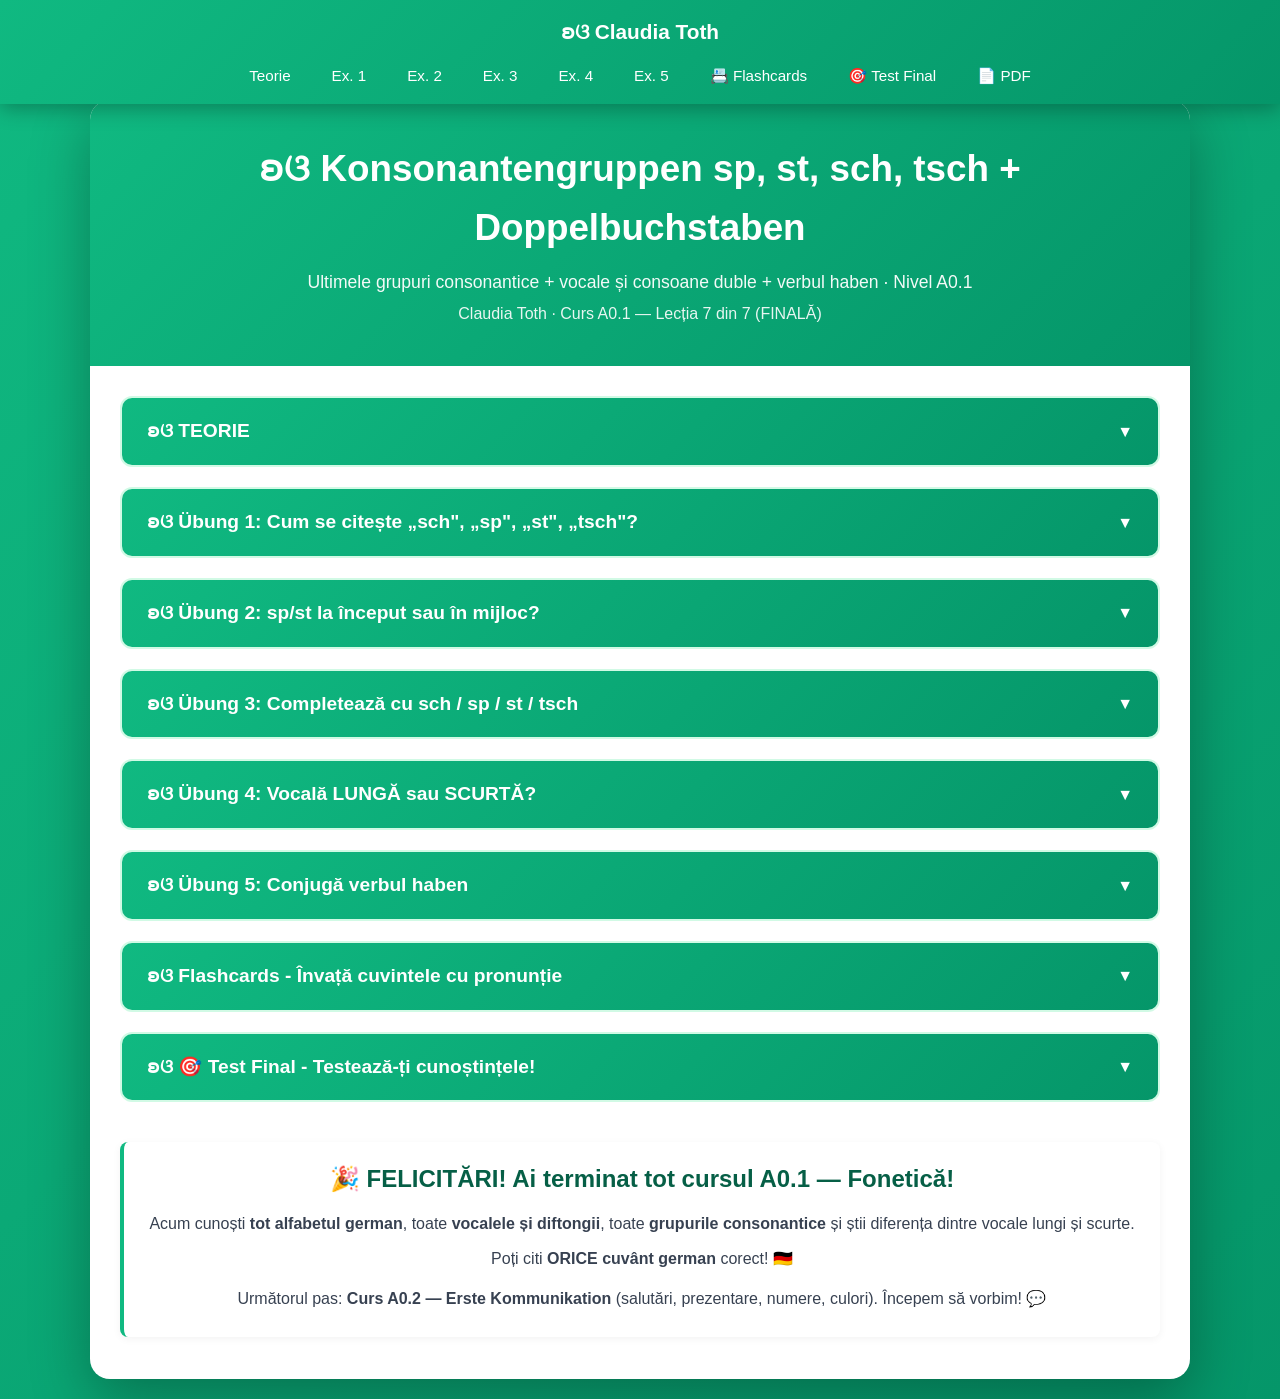
==== index.html @ 692ca24f "Initial release: A0.1 Lecția 7 — Konsonantengruppen sp, st, sch, tsch + Doppelbuchstaben + haben (FI" ====
<!DOCTYPE html>
<html lang="ro">
<head>
    <meta charset="UTF-8">
    <meta name="robots" content="noindex, nofollow">
    <meta name="viewport" content="width=device-width, initial-scale=1.0">
    <title>Konsonantengruppen sp, st, sch, tsch + Doppelbuchstaben — Germană A0.1 · Lecția 7</title>
    <link rel="stylesheet" href="styles.css">
</head>
<body>
    <nav class="navbar">
        <a href="#top" class="navbar-logo">ʚଓ Claudia Toth</a>
        <ul class="navbar-menu">
            <li><a href="#teorie" onclick="openSection(0)">Teorie</a></li>
            <li><a href="#ex1" onclick="openSection(1)">Ex. 1</a></li>
            <li><a href="#ex2" onclick="openSection(2)">Ex. 2</a></li>
            <li><a href="#ex3" onclick="openSection(3)">Ex. 3</a></li>
            <li><a href="#ex4" onclick="openSection(4)">Ex. 4</a></li>
            <li><a href="#ex5" onclick="openSection(5)">Ex. 5</a></li>
            <li><a href="#flashcards" onclick="openSection(6)">📇 Flashcards</a></li>
            <li><a href="#final-test" onclick="openSection(7)">🎯 Test Final</a></li>
            <li><a href="konsonantengruppen-sp-st.pdf" download>📄 PDF</a></li>
        </ul>
    </nav>

    <div class="container" id="top">
        <div class="header">
            <h1>ʚଓ Konsonantengruppen sp, st, sch, tsch + Doppelbuchstaben</h1>
            <p class="subtitle">Ultimele grupuri consonantice + vocale și consoane duble + verbul haben · Nivel A0.1</p>
            <p>Claudia Toth · Curs A0.1 — Lecția 7 din 7 (FINALĂ)</p>
        </div>

        <div class="content">
            <div class="section" id="teorie">
                <div class="section-header" onclick="toggleMainSection(0)">
                    <h3>ʚଓ TEORIE</h3>
                    <span class="arrow">▼</span>
                </div>
                <div class="section-content" id="main-section-0">
                    <div id="theory-container"></div>
                </div>
            </div>

            <div class="section" id="ex1">
                <div class="section-header" onclick="toggleMainSection(1)">
                    <h3>ʚଓ Übung 1: Cum se citește „sch", „sp", „st", „tsch"?</h3>
                    <span class="arrow">▼</span>
                </div>
                <div class="section-content" id="main-section-1">
                    <div id="ex1-container"></div>
                    <div class="btn-container">
                        <button class="btn btn-check" onclick="checkExercise(1)">✓ Verifica</button>
                        <button class="btn btn-reset" onclick="resetExercise(1)">↻ Reseteaza</button>
                    </div>
                    <div class="score" id="score-1"></div>
                </div>
            </div>

            <div class="section" id="ex2">
                <div class="section-header" onclick="toggleMainSection(2)">
                    <h3>ʚଓ Übung 2: sp/st la început sau în mijloc?</h3>
                    <span class="arrow">▼</span>
                </div>
                <div class="section-content" id="main-section-2">
                    <div id="ex2-container"></div>
                    <div class="btn-container">
                        <button class="btn btn-check" onclick="checkExercise(2)">✓ Verifica</button>
                        <button class="btn btn-reset" onclick="resetExercise(2)">↻ Reseteaza</button>
                    </div>
                    <div class="score" id="score-2"></div>
                </div>
            </div>

            <div class="section" id="ex3">
                <div class="section-header" onclick="toggleMainSection(3)">
                    <h3>ʚଓ Übung 3: Completează cu sch / sp / st / tsch</h3>
                    <span class="arrow">▼</span>
                </div>
                <div class="section-content" id="main-section-3">
                    <div id="ex3-container"></div>
                    <div class="btn-container">
                        <button class="btn btn-check" onclick="checkExercise(3)">✓ Verifica</button>
                        <button class="btn btn-reset" onclick="resetExercise(3)">↻ Reseteaza</button>
                    </div>
                    <div class="score" id="score-3"></div>
                </div>
            </div>

            <div class="section" id="ex4">
                <div class="section-header" onclick="toggleMainSection(4)">
                    <h3>ʚଓ Übung 4: Vocală LUNGĂ sau SCURTĂ?</h3>
                    <span class="arrow">▼</span>
                </div>
                <div class="section-content" id="main-section-4">
                    <div id="ex4-container"></div>
                    <div class="btn-container">
                        <button class="btn btn-check" onclick="checkExercise(4)">✓ Verifica</button>
                        <button class="btn btn-reset" onclick="resetExercise(4)">↻ Reseteaza</button>
                    </div>
                    <div class="score" id="score-4"></div>
                </div>
            </div>

            <div class="section" id="ex5">
                <div class="section-header" onclick="toggleMainSection(5)">
                    <h3>ʚଓ Übung 5: Conjugă verbul haben</h3>
                    <span class="arrow">▼</span>
                </div>
                <div class="section-content" id="main-section-5">
                    <div id="ex5-container"></div>
                    <div class="btn-container">
                        <button class="btn btn-check" onclick="checkExercise(5)">✓ Verifica</button>
                        <button class="btn btn-reset" onclick="resetExercise(5)">↻ Reseteaza</button>
                    </div>
                    <div class="score" id="score-5"></div>
                </div>
            </div>

            <div class="section" id="flashcards">
                <div class="section-header" onclick="toggleMainSection(6)">
                    <h3>ʚଓ Flashcards - Învață cuvintele cu pronunție</h3>
                    <span class="arrow">▼</span>
                </div>
                <div class="section-content" id="main-section-6">
                    <div id="flashcards-container"></div>
                </div>
            </div>

            <div class="section" id="final-test">
                <div class="section-header" onclick="toggleMainSection(7)">
                    <h3>ʚଓ 🎯 Test Final - Testează-ți cunoștințele!</h3>
                    <span class="arrow">▼</span>
                </div>
                <div class="section-content" id="main-section-7">
                    <div id="final-test-container"></div>
                </div>
            </div>

            <div class="theory-box" style="text-align: center; margin-top: 40px;">
                <p style="font-size: 1.5rem; font-weight: bold; color: #065f46;">🎉 FELICITĂRI! Ai terminat tot cursul A0.1 — Fonetică!</p>
                <p style="margin-top: 12px;">Acum cunoști <strong>tot alfabetul german</strong>, toate <strong>vocalele și diftongii</strong>, toate <strong>grupurile consonantice</strong> și știi diferența dintre vocale lungi și scurte.</p>
                <p style="margin-top: 10px;">Poți citi <strong>ORICE cuvânt german</strong> corect! 🇩🇪</p>
                <p style="margin-top: 14px;">Următorul pas: <strong>Curs A0.2 — Erste Kommunikation</strong> (salutări, prezentare, numere, culori). Începem să vorbim! 💬</p>
            </div>
        </div>
    </div>

    <script src="theory.js"></script>
    <script src="exercises.js"></script>
    <script src="flashcards.js"></script>
    <script src="final-test.js"></script>
    <script src="main.js"></script>
</body>
</html>
---- styles.css ----
/* ============================================
   CLAUDIA TOTH - NOMEN-VERB-VERBINDUNGEN
   Design verde profesional · Mobile responsive
   ============================================ */

* {
    margin: 0;
    padding: 0;
    box-sizing: border-box;
}

body {
    font-family: 'Segoe UI', Tahoma, Geneva, Verdana, sans-serif;
    background: linear-gradient(135deg, #10b981 0%, #059669 100%);
    line-height: 1.6;
    padding: 0;
    padding-top: 80px;
    min-height: 100vh;
    color: #374151;
}

/* ============================================
   NAVIGATION BAR
   ============================================ */
.navbar {
    position: fixed;
    top: 0;
    left: 0;
    right: 0;
    background: linear-gradient(135deg, #10b981 0%, #059669 100%);
    padding: 15px 30px;
    box-shadow: 0 4px 20px rgba(0,0,0,0.3);
    z-index: 1000;
    display: flex;
    flex-direction: column;
    gap: 15px;
    align-items: center;
    justify-content: center;
}

.navbar-logo {
    color: white;
    font-size: 1.3rem;
    font-weight: bold;
    text-decoration: none;
}

.navbar-menu {
    display: flex;
    gap: 5px;
    list-style: none;
    align-items: center;
    flex-wrap: wrap;
    justify-content: center;
}

.navbar-menu a {
    color: white;
    text-decoration: none;
    padding: 10px 18px;
    border-radius: 8px;
    transition: all 0.3s;
    font-size: 0.95rem;
    font-weight: 500;
}

.navbar-menu a:hover {
    background: rgba(255,255,255,0.2);
    transform: translateY(-2px);
}

/* ============================================
   CONTAINER PRINCIPAL
   ============================================ */
.container {
    max-width: 1100px;
    margin: 20px auto;
    background: white;
    border-radius: 20px;
    box-shadow: 0 20px 60px rgba(0,0,0,0.3);
    overflow: hidden;
}

.header {
    background: linear-gradient(135deg, #10b981 0%, #059669 100%);
    color: white;
    padding: 40px 30px;
    text-align: center;
}

.header h1 {
    font-size: 2.3rem;
    margin-bottom: 10px;
}

.header .subtitle {
    font-size: 1.1rem;
    opacity: 0.95;
    margin-bottom: 5px;
}

.header p {
    font-size: 1rem;
    opacity: 0.9;
}

.content {
    padding: 30px;
}

/* ============================================
   SECȚIUNI (Teorie + Exerciții)
   ============================================ */
.section {
    margin-bottom: 20px;
    scroll-margin-top: 100px;
    border-radius: 12px;
    overflow: hidden;
    border: 2px solid #d1fae5;
}

.section-header {
    background: linear-gradient(135deg, #10b981 0%, #059669 100%);
    color: white;
    padding: 18px 25px;
    cursor: pointer;
    display: flex;
    justify-content: space-between;
    align-items: center;
    transition: all 0.3s;
}

.section-header:hover {
    background: linear-gradient(135deg, #059669 0%, #047857 100%);
}

.section-header h3 {
    font-size: 1.2rem;
}

.arrow {
    transition: transform 0.3s;
    font-size: 1rem;
}

.arrow.rotated {
    transform: rotate(180deg);
}

.section-content {
    display: none;
    padding: 25px;
    background: #f0fdf4;
}

.section-content.active {
    display: block;
    animation: fadeIn 0.4s ease-in-out;
}

@keyframes fadeIn {
    from { opacity: 0; transform: translateY(-5px); }
    to { opacity: 1; transform: translateY(0); }
}

/* ============================================
   SUB-SECȚIUNI (în Teorie)
   ============================================ */
.sub-section {
    margin-bottom: 12px;
    border-radius: 10px;
    overflow: hidden;
    border: 1px solid #a7f3d0;
    background: white;
}

.sub-section-header {
    background: #d1fae5;
    color: #065f46;
    padding: 12px 18px;
    cursor: pointer;
    display: flex;
    justify-content: space-between;
    align-items: center;
    font-weight: 600;
    transition: background 0.3s;
    gap: 10px;
}

.sub-section-header > span:first-child {
    flex: 1;
}

.sub-section-header:hover {
    background: #a7f3d0;
}

/* ============================================
   AUDIO PLAYER (Play / Stop la fiecare subtitlu)
   ============================================ */
.audio-player {
    display: flex;
    align-items: center;
}

.audio-btn {
    background: #10b981;
    color: white;
    border: none;
    width: 36px;
    height: 36px;
    border-radius: 50%;
    cursor: pointer;
    font-size: 0.9rem;
    transition: all 0.3s;
    display: flex;
    align-items: center;
    justify-content: center;
    padding: 0;
    box-shadow: 0 2px 6px rgba(16, 185, 129, 0.3);
}

.audio-btn:hover {
    background: #059669;
    transform: scale(1.1);
    box-shadow: 0 4px 10px rgba(16, 185, 129, 0.5);
}

.audio-btn:active {
    transform: scale(0.95);
}

.lesson-audio {
    display: flex;
    align-items: center;
    gap: 12px;
    margin-bottom: 18px;
    padding: 10px 14px;
    background: #f0fdf4;
    border-left: 4px solid #10b981;
    border-radius: 6px;
}

.lesson-audio-label {
    color: #065f46;
    font-weight: 600;
    font-size: 0.95rem;
}

.sub-arrow {
    transition: transform 0.3s;
}

.sub-arrow.rotated {
    transform: rotate(180deg);
}

.sub-section-content {
    display: none;
    padding: 18px;
    background: white;
}

.sub-section-content.active {
    display: block;
}

/* ============================================
   THEORY BOX
   ============================================ */
.theory-box {
    background: white;
    border-left: 4px solid #10b981;
    padding: 18px 22px;
    margin: 12px 0;
    border-radius: 8px;
    box-shadow: 0 2px 8px rgba(0,0,0,0.05);
}

.theory-box h4 {
    color: #065f46;
    margin-bottom: 10px;
    font-size: 1.1rem;
}

.theory-box p {
    margin-bottom: 8px;
}

.theory-box ul {
    margin-left: 20px;
    margin-top: 8px;
}

.theory-box li {
    margin-bottom: 6px;
}

/* Exemple în context */
.example-box {
    background: #ecfdf5;
    border: 1px dashed #10b981;
    padding: 12px 16px;
    border-radius: 8px;
    margin: 10px 0;
    font-style: italic;
}

.example-box .de {
    color: #065f46;
    font-weight: 600;
    font-style: normal;
}

.example-box .ro {
    color: #6b7280;
    font-size: 0.95rem;
    margin-top: 4px;
}

/* Tabele teorie */
.theory-table {
    width: 100%;
    border-collapse: collapse;
    margin: 12px 0;
    background: white;
    border-radius: 8px;
    overflow: hidden;
    box-shadow: 0 2px 6px rgba(0,0,0,0.05);
}

.theory-table th {
    background: #10b981;
    color: white;
    padding: 12px;
    text-align: left;
    font-weight: 600;
}

.theory-table td {
    padding: 10px 12px;
    border-bottom: 1px solid #d1fae5;
}

.theory-table tr:last-child td {
    border-bottom: none;
}

.theory-table tr:nth-child(even) {
    background: #f0fdf4;
}

.theory-table .verb {
    color: #059669;
    font-weight: bold;
}

.theory-table .nomen {
    color: #065f46;
    font-weight: 600;
}

.theory-table .ro-text {
    color: #6b7280;
    font-style: italic;
    font-size: 0.95rem;
}

/* ============================================
   EXERCIȚII
   ============================================ */
.exercise-instruction {
    background: #fffbeb;
    border-left: 4px solid #f59e0b;
    padding: 12px 18px;
    margin-bottom: 18px;
    border-radius: 8px;
    color: #78350f;
}

.exercise-item {
    background: white;
    padding: 15px 18px;
    margin-bottom: 12px;
    border-radius: 10px;
    display: flex;
    align-items: flex-start;
    gap: 12px;
    flex-wrap: wrap;
    box-shadow: 0 2px 6px rgba(0,0,0,0.05);
}

.exercise-number {
    background: #10b981;
    color: white;
    width: 30px;
    height: 30px;
    border-radius: 50%;
    display: flex;
    align-items: center;
    justify-content: center;
    font-weight: bold;
    flex-shrink: 0;
    font-size: 0.9rem;
}

.input-group {
    flex: 1;
    min-width: 200px;
    display: flex;
    flex-direction: column;
    gap: 6px;
}

.input-group label {
    color: #374151;
    font-size: 1rem;
    line-height: 1.5;
}

.input-group .nomen-highlight {
    color: #065f46;
    font-weight: bold;
    background: #d1fae5;
    padding: 2px 8px;
    border-radius: 5px;
}

.input-group input[type="text"],
.input-group select {
    padding: 10px 14px;
    border: 2px solid #d1fae5;
    border-radius: 8px;
    font-size: 1rem;
    font-family: inherit;
    transition: all 0.3s;
    background: white;
}

.input-group input[type="text"]:focus,
.input-group select:focus {
    outline: none;
    border-color: #10b981;
    box-shadow: 0 0 0 3px rgba(16, 185, 129, 0.15);
}

/* Multiple choice */
.mc-options {
    display: flex;
    flex-direction: column;
    gap: 8px;
    margin-top: 8px;
}

.mc-option {
    display: flex;
    align-items: center;
    gap: 10px;
    padding: 8px 12px;
    border-radius: 8px;
    transition: background 0.2s;
    cursor: pointer;
}

.mc-option:hover {
    background: #f0fdf4;
}

.mc-option input[type="radio"] {
    cursor: pointer;
    width: 18px;
    height: 18px;
    accent-color: #10b981;
}

.mc-option label {
    cursor: pointer;
    flex: 1;
}

/* Feedback */
.feedback {
    width: 100%;
    margin-top: 8px;
    padding: 0;
    font-size: 0.95rem;
    border-radius: 6px;
    transition: all 0.3s;
}

.feedback.correct {
    background: #d1fae5;
    color: #065f46;
    padding: 10px 14px;
    border-left: 3px solid #10b981;
}

.feedback.incorrect {
    background: #fee2e2;
    color: #991b1b;
    padding: 10px 14px;
    border-left: 3px solid #ef4444;
}

.feedback.correct::before {
    content: "✓ Richtig! ";
    font-weight: bold;
}

.feedback.incorrect::before {
    content: "✗ Falsch. ";
    font-weight: bold;
}

/* ============================================
   BUTOANE
   ============================================ */
.btn-container {
    display: flex;
    gap: 15px;
    justify-content: center;
    margin: 30px 0;
    flex-wrap: wrap;
}

.btn {
    padding: 14px 32px;
    border: none;
    border-radius: 10px;
    font-size: 1rem;
    font-weight: 600;
    cursor: pointer;
    transition: all 0.3s;
    font-family: inherit;
}

.btn-check {
    background: linear-gradient(135deg, #10b981 0%, #059669 100%);
    color: white;
}

.btn-check:hover {
    transform: translateY(-2px);
    box-shadow: 0 8px 20px rgba(16, 185, 129, 0.4);
}

.btn-reset {
    background: #6b7280;
    color: white;
}

.btn-reset:hover {
    background: #4b5563;
    transform: translateY(-2px);
    box-shadow: 0 8px 20px rgba(107, 114, 128, 0.4);
}

/* ============================================
   SCOR
   ============================================ */
.score {
    display: none;
    background: linear-gradient(135deg, #10b981 0%, #059669 100%);
    color: white;
    padding: 25px;
    border-radius: 12px;
    text-align: center;
    margin: 20px 0;
    scroll-margin-top: 100px;
}

.score.show {
    display: block;
    animation: fadeIn 0.5s;
}

.score-value {
    font-size: 2rem;
    font-weight: bold;
    margin-bottom: 10px;
}

.score-message {
    font-size: 1.1rem;
}

/* ============================================
   FLASHCARDS
   ============================================ */
.flashcard-counter {
    text-align: center;
    margin-bottom: 15px;
    color: #065f46;
    font-weight: 600;
}

.flashcard {
    background: white;
    border-radius: 16px;
    padding: 50px 30px;
    min-height: 220px;
    display: flex;
    align-items: center;
    justify-content: center;
    text-align: center;
    cursor: pointer;
    box-shadow: 0 4px 15px rgba(0,0,0,0.1);
    transition: transform 0.3s;
    position: relative;
    border: 3px solid #10b981;
}

.flashcard:hover {
    transform: scale(1.02);
}

.flashcard-content {
    width: 100%;
}

.flashcard .de {
    font-size: 1.8rem;
    color: #065f46;
    font-weight: bold;
    margin-bottom: 10px;
}

.flashcard .ro {
    font-size: 1.2rem;
    color: #6b7280;
    font-style: italic;
    display: none;
}

.flashcard.flipped .ro {
    display: block;
    animation: fadeIn 0.3s;
}

.flashcard-hint {
    position: absolute;
    bottom: 12px;
    left: 0;
    right: 0;
    color: #9ca3af;
    font-size: 0.85rem;
}

.flashcard-audio-btn {
    position: absolute;
    top: 15px;
    right: 15px;
    background: #10b981;
    color: white;
    border: none;
    width: 40px;
    height: 40px;
    border-radius: 50%;
    font-size: 1.2rem;
    cursor: pointer;
    transition: all 0.3s;
    display: flex;
    align-items: center;
    justify-content: center;
}

.flashcard-audio-btn:hover {
    background: #059669;
    transform: scale(1.1);
}

.flashcard-controls {
    display: flex;
    justify-content: space-between;
    gap: 15px;
    margin-top: 20px;
}

.flashcard-btn {
    flex: 1;
    background: linear-gradient(135deg, #10b981 0%, #059669 100%);
    color: white;
    padding: 12px;
    border: none;
    border-radius: 8px;
    cursor: pointer;
    font-size: 1rem;
    font-weight: 600;
    transition: all 0.3s;
    font-family: inherit;
}

.flashcard-btn:hover {
    transform: translateY(-2px);
    box-shadow: 0 4px 12px rgba(16, 185, 129, 0.4);
}

.flashcard-btn:disabled {
    background: #d1d5db;
    cursor: not-allowed;
    transform: none;
    box-shadow: none;
}

/* ============================================
   MOBILE RESPONSIVE
   ============================================ */
@media (max-width: 768px) {
    body {
        padding: 0;
        padding-top: 140px;
    }

    .navbar {
        padding: 15px;
    }

    .navbar-menu a {
        padding: 8px 12px;
        font-size: 0.85rem;
    }

    .container {
        margin: 10px;
        border-radius: 12px;
    }

    .header h1 {
        font-size: 1.6rem;
    }

    .header .subtitle {
        font-size: 0.95rem;
    }

    .content {
        padding: 15px;
    }

    .section-header h3 {
        font-size: 1rem;
    }

    .exercise-item {
        padding: 12px;
    }

    .input-group {
        min-width: 100%;
    }

    .btn {
        padding: 12px 24px;
        font-size: 0.95rem;
    }

    .flashcard {
        padding: 35px 20px;
        min-height: 180px;
    }

    .flashcard .de {
        font-size: 1.4rem;
    }

    .flashcard .ro {
        font-size: 1rem;
    }

    .theory-table {
        font-size: 0.9rem;
    }

    .theory-table th,
    .theory-table td {
        padding: 8px;
    }
}

/* ============================================
   TRADUCERI ROMÂNĂ sub fiecare propoziție germană
   Permanent vizibile sub tabelele de teorie
   ============================================ */
.ro-translation {
    display: inline-block;
    color: #6b7280;
    font-style: italic;
    font-size: 0.88rem;
    font-weight: normal;
    line-height: 1.4;
    margin-top: 4px;
    padding-left: 8px;
    border-left: 2px solid #fcd34d;
}

/* ============================================
   TEST FINAL - Wizard Style
   ============================================ */

/* Intro section */
.test-intro {
    background: white;
    padding: 30px;
    border-radius: 12px;
    text-align: center;
    box-shadow: 0 2px 8px rgba(0,0,0,0.05);
}

.test-intro h3 {
    color: #065f46;
    font-size: 1.5rem;
    margin-bottom: 15px;
}

.test-intro p {
    color: #374151;
    margin-bottom: 15px;
}

.test-info-list {
    list-style: none;
    padding: 0;
    margin: 20px auto;
    max-width: 500px;
    text-align: left;
}

.test-info-list li {
    padding: 8px 0;
    color: #374151;
}

.btn-large {
    padding: 16px 40px !important;
    font-size: 1.1rem !important;
    margin-top: 15px;
}

/* Wizard - container principal */
.test-wizard {
    background: white;
    padding: 30px;
    border-radius: 12px;
    box-shadow: 0 2px 8px rgba(0,0,0,0.05);
}

/* Progress bar */
.test-progress {
    margin-bottom: 25px;
}

.test-progress-info {
    display: flex;
    justify-content: space-between;
    margin-bottom: 10px;
    font-weight: 600;
    color: #065f46;
    flex-wrap: wrap;
    gap: 10px;
}

.test-progress-bar {
    height: 12px;
    background: #d1fae5;
    border-radius: 6px;
    overflow: hidden;
}

.test-progress-fill {
    height: 100%;
    background: linear-gradient(90deg, #10b981 0%, #059669 100%);
    transition: width 0.4s ease;
    border-radius: 6px;
    box-shadow: 0 0 8px rgba(16, 185, 129, 0.4);
}

/* Întrebarea curentă */
.test-question {
    background: #f0fdf4;
    padding: 25px;
    border-radius: 10px;
    margin-bottom: 20px;
    border: 2px solid #d1fae5;
}

.test-question-label {
    color: #065f46;
    font-weight: 600;
    font-size: 1.05rem;
    margin-bottom: 15px;
}

.test-question-content {
    font-size: 1.15rem;
    color: #374151;
    line-height: 1.8;
    margin-bottom: 12px;
}

.test-blank {
    background: #fef3c7;
    padding: 4px 16px;
    border-radius: 6px;
    border: 2px dashed #f59e0b;
    color: #78350f;
    font-weight: bold;
    margin-right: 8px;
}

.test-translation {
    display: block;
    color: #6b7280;
    font-style: italic;
    margin: 10px 0;
    font-size: 0.95rem;
}

.test-ro-text {
    background: #fff7ed;
    padding: 15px;
    border-radius: 8px;
    border-left: 4px solid #f59e0b;
    color: #78350f;
    font-weight: 500;
}

.test-input {
    width: 100%;
    padding: 12px 16px;
    border: 2px solid #d1fae5;
    border-radius: 8px;
    font-size: 1.05rem;
    font-family: inherit;
    transition: all 0.3s;
    background: white;
    margin-top: 10px;
}

.test-input:focus {
    outline: none;
    border-color: #10b981;
    box-shadow: 0 0 0 3px rgba(16, 185, 129, 0.15);
}

.test-mc {
    margin-top: 15px;
}

.test-mc .mc-option {
    background: white;
    padding: 12px 16px;
    border-radius: 8px;
    margin-bottom: 8px;
    border: 2px solid #d1fae5;
    transition: all 0.2s;
}

.test-mc .mc-option:hover {
    border-color: #10b981;
    background: #f0fdf4;
}

/* Controale wizard */
.test-controls {
    display: flex;
    gap: 12px;
    justify-content: space-between;
    margin-top: 25px;
    flex-wrap: wrap;
}

.btn-secondary {
    background: #6b7280;
    color: white;
}

.btn-secondary:hover {
    background: #4b5563;
    transform: translateY(-2px);
    box-shadow: 0 4px 12px rgba(107, 114, 128, 0.4);
}

.btn:disabled {
    opacity: 0.5;
    cursor: not-allowed;
    transform: none !important;
    box-shadow: none !important;
}

/* Buton ÎNAPOI LA TEORIE */
.btn-back {
    background: linear-gradient(135deg, #6366f1 0%, #4f46e5 100%);
    color: white;
}

.btn-back:hover {
    transform: translateY(-2px);
    box-shadow: 0 8px 20px rgba(99, 102, 241, 0.4);
}

.test-back-top {
    margin-bottom: 20px;
}

/* REZULTATE */
.test-results {
    background: white;
    padding: 30px;
    border-radius: 12px;
    box-shadow: 0 2px 8px rgba(0,0,0,0.05);
}

.test-result-card {
    text-align: center;
    padding: 30px;
    border-radius: 16px;
    margin-bottom: 25px;
}

.test-result-card.passed {
    background: linear-gradient(135deg, #10b981 0%, #059669 100%);
    color: white;
}

.test-result-card.failed {
    background: linear-gradient(135deg, #ef4444 0%, #dc2626 100%);
    color: white;
}

.test-result-emoji {
    font-size: 4rem;
    margin-bottom: 10px;
}

.test-result-badge {
    font-size: 1.3rem;
    font-weight: bold;
    letter-spacing: 2px;
    margin-bottom: 15px;
    opacity: 0.95;
}

.test-result-score {
    font-size: 3rem;
    font-weight: bold;
    margin-bottom: 5px;
}

.test-result-percentage {
    font-size: 2.5rem;
    font-weight: bold;
    margin-bottom: 20px;
    opacity: 0.9;
}

.test-result-message {
    font-size: 1rem;
    line-height: 1.6;
    max-width: 550px;
    margin: 0 auto;
    padding: 0 15px;
}

.pass-mark, .fail-mark {
    margin-top: 20px;
    padding: 12px;
    background: rgba(255,255,255,0.2);
    border-radius: 8px;
    font-weight: 600;
    font-size: 0.95rem;
}

/* Stats categorii */
.test-stats {
    background: #f0fdf4;
    padding: 20px;
    border-radius: 10px;
    margin-bottom: 20px;
    border-left: 4px solid #10b981;
}

.test-stats h4 {
    color: #065f46;
    margin-bottom: 12px;
}

.test-stats ul {
    list-style: none;
    padding: 0;
}

.test-stats li {
    padding: 8px 0;
    border-bottom: 1px solid #d1fae5;
    color: #374151;
}

.test-stats li:last-child {
    border-bottom: none;
}

/* Greșeli */
.test-mistakes {
    background: #fef2f2;
    padding: 20px;
    border-radius: 10px;
    margin-bottom: 20px;
    border-left: 4px solid #ef4444;
}

.test-mistakes h4 {
    color: #991b1b;
    margin-bottom: 15px;
}

.mistake-item {
    background: white;
    padding: 12px 15px;
    border-radius: 8px;
    margin-bottom: 10px;
    line-height: 1.6;
}

/* Acțiuni finale */
.test-final-actions {
    display: flex;
    gap: 15px;
    justify-content: center;
    flex-wrap: wrap;
    margin-top: 25px;
}

/* Mobile responsive pentru test */
@media (max-width: 768px) {
    .test-intro,
    .test-wizard,
    .test-results {
        padding: 20px 15px;
    }
    
    .test-question {
        padding: 18px 15px;
    }
    
    .test-question-content {
        font-size: 1rem;
    }
    
    .test-result-emoji {
        font-size: 3rem;
    }
    
    .test-result-score {
        font-size: 2.2rem;
    }
    
    .test-result-percentage {
        font-size: 1.8rem;
    }
    
    .test-controls {
        flex-direction: column;
    }
    
    .test-controls .btn {
        width: 100%;
    }
}
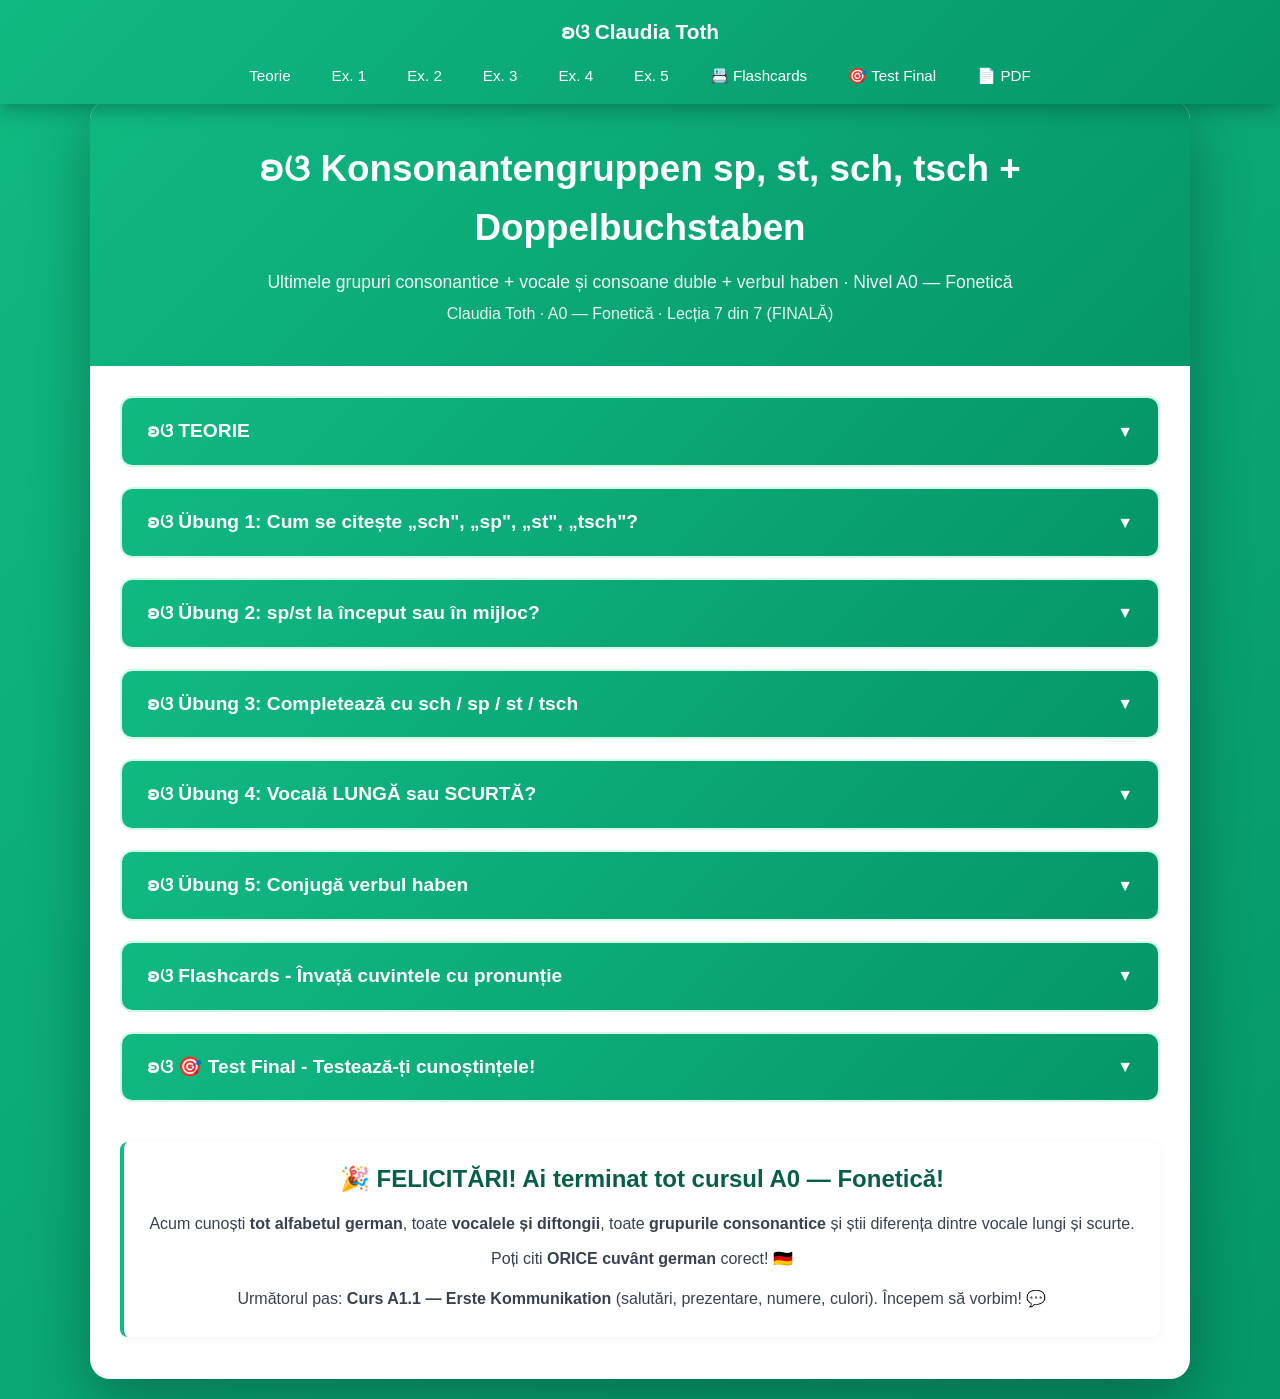
==== commit 553aa30f: "Rename A0.1 → A0 — Fonetică (course architecture simplified, A0.2 absorbed into A1.1)" ====
--- a/index.html
+++ b/index.html
@@ -4,7 +4,7 @@
     <meta charset="UTF-8">
     <meta name="robots" content="noindex, nofollow">
     <meta name="viewport" content="width=device-width, initial-scale=1.0">
-    <title>Konsonantengruppen sp, st, sch, tsch + Doppelbuchstaben — Germană A0.1 · Lecția 7</title>
+    <title>Konsonantengruppen sp, st, sch, tsch + Doppelbuchstaben — Germană A0 · Lecția 7</title>
     <link rel="stylesheet" href="styles.css">
 </head>
 <body>
@@ -26,8 +26,8 @@
     <div class="container" id="top">
         <div class="header">
             <h1>ʚଓ Konsonantengruppen sp, st, sch, tsch + Doppelbuchstaben</h1>
-            <p class="subtitle">Ultimele grupuri consonantice + vocale și consoane duble + verbul haben · Nivel A0.1</p>
-            <p>Claudia Toth · Curs A0.1 — Lecția 7 din 7 (FINALĂ)</p>
+            <p class="subtitle">Ultimele grupuri consonantice + vocale și consoane duble + verbul haben · Nivel A0 — Fonetică</p>
+            <p>Claudia Toth · A0 — Fonetică · Lecția 7 din 7 (FINALĂ)</p>
         </div>
 
         <div class="content">
@@ -137,10 +137,10 @@
             </div>
 
             <div class="theory-box" style="text-align: center; margin-top: 40px;">
-                <p style="font-size: 1.5rem; font-weight: bold; color: #065f46;">🎉 FELICITĂRI! Ai terminat tot cursul A0.1 — Fonetică!</p>
+                <p style="font-size: 1.5rem; font-weight: bold; color: #065f46;">🎉 FELICITĂRI! Ai terminat tot cursul A0 — Fonetică!</p>
                 <p style="margin-top: 12px;">Acum cunoști <strong>tot alfabetul german</strong>, toate <strong>vocalele și diftongii</strong>, toate <strong>grupurile consonantice</strong> și știi diferența dintre vocale lungi și scurte.</p>
                 <p style="margin-top: 10px;">Poți citi <strong>ORICE cuvânt german</strong> corect! 🇩🇪</p>
-                <p style="margin-top: 14px;">Următorul pas: <strong>Curs A0.2 — Erste Kommunikation</strong> (salutări, prezentare, numere, culori). Începem să vorbim! 💬</p>
+                <p style="margin-top: 14px;">Următorul pas: <strong>Curs A1.1 — Erste Kommunikation</strong> (salutări, prezentare, numere, culori). Începem să vorbim! 💬</p>
             </div>
         </div>
     </div>
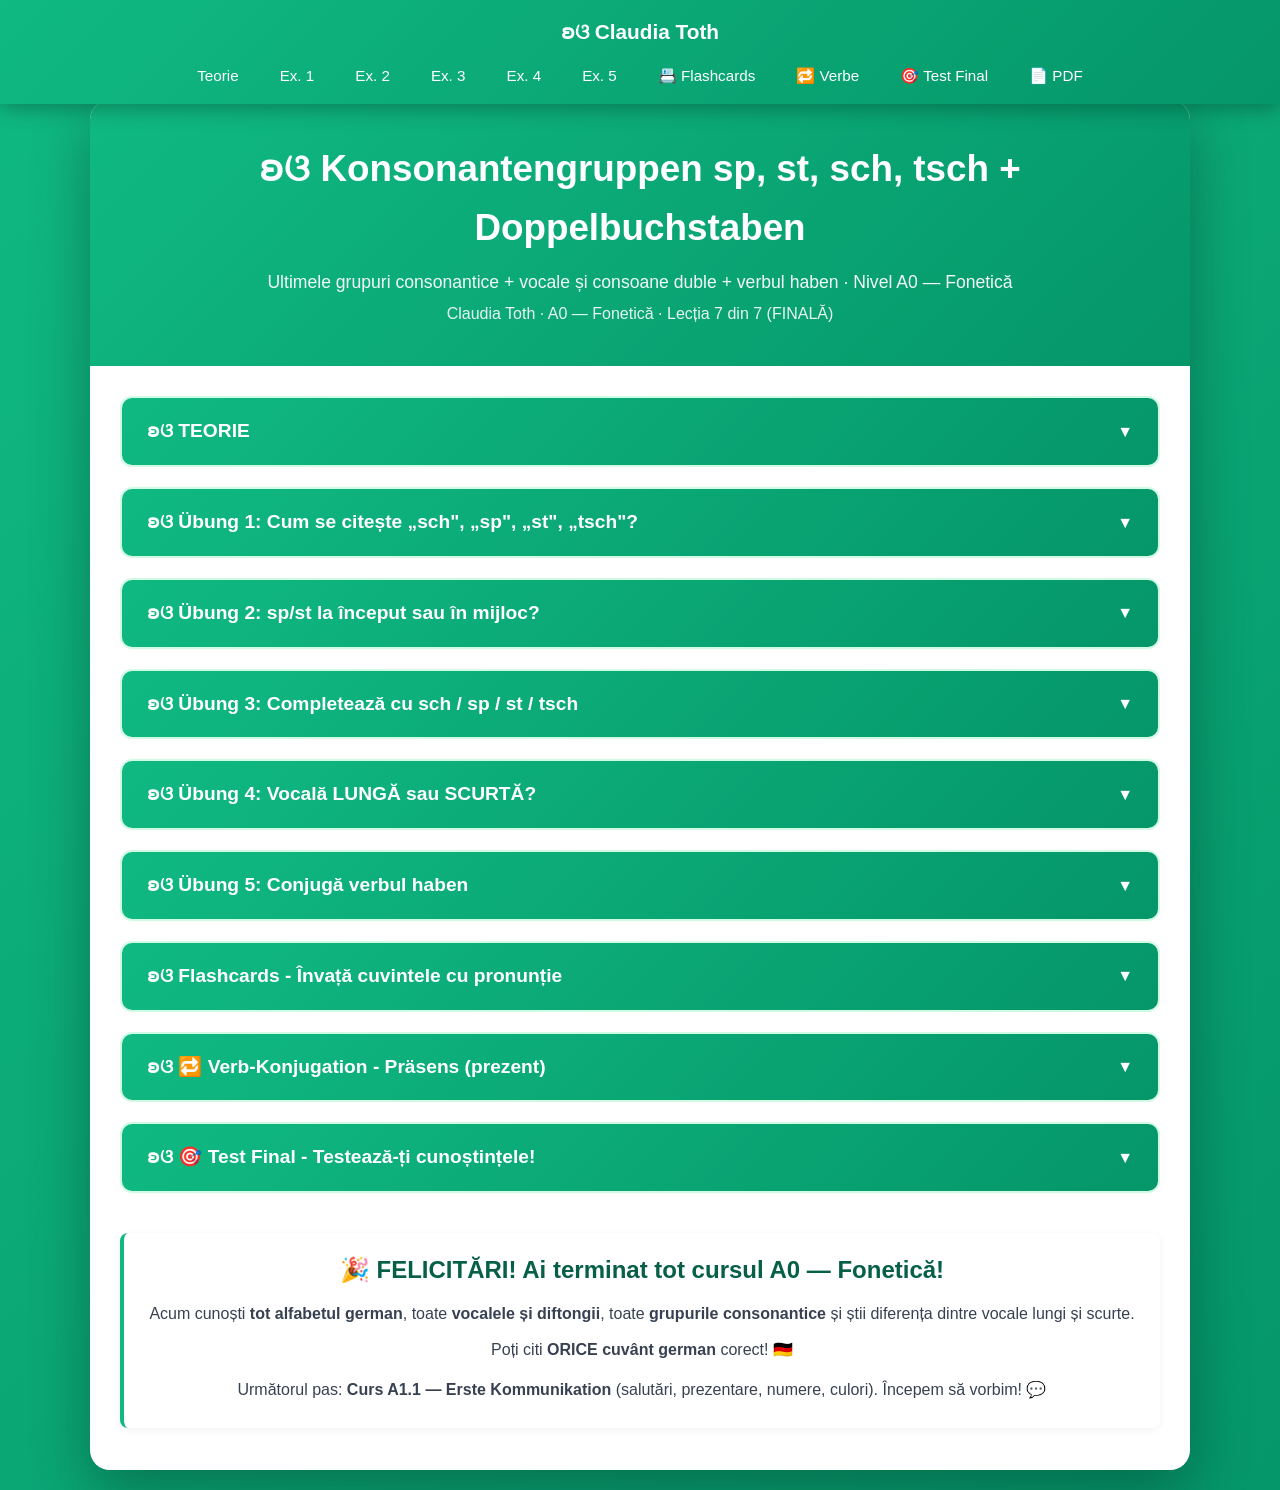
==== commit dd6f8ae8: "Verb-Konjugation A0 (Präsens-only): regula 'nicio lecție fără verbe'" ====
--- a/index.html
+++ b/index.html
@@ -5,7 +5,13 @@
     <meta name="robots" content="noindex, nofollow">
     <meta name="viewport" content="width=device-width, initial-scale=1.0">
     <title>Konsonantengruppen sp, st, sch, tsch + Doppelbuchstaben — Germană A0 · Lecția 7</title>
-    <link rel="stylesheet" href="styles.css">
+        <!-- OpenGraph pentru link preview corect (WhatsApp, Facebook, Telegram) -->
+    <meta property="og:title" content="Konsonantengruppen sp, st, sch, tsch + verbul haben — A0 · Lecția 7 din 7">
+    <meta property="og:description" content="Ultimele grupuri + vocale/consoane duble + verbul haben (a avea) · Claudia Toth — Curs autorizat de limba germană">
+    <meta property="og:type" content="website">
+    <meta property="og:locale" content="ro_RO">
+    <meta name="description" content="Ultimele grupuri + vocale/consoane duble + verbul haben (a avea) · Claudia Toth — A0 Fonetică Lecția 7 din 7">
+<link rel="stylesheet" href="styles.css">
 </head>
 <body>
     <nav class="navbar">
@@ -18,7 +24,8 @@
             <li><a href="#ex4" onclick="openSection(4)">Ex. 4</a></li>
             <li><a href="#ex5" onclick="openSection(5)">Ex. 5</a></li>
             <li><a href="#flashcards" onclick="openSection(6)">📇 Flashcards</a></li>
-            <li><a href="#final-test" onclick="openSection(7)">🎯 Test Final</a></li>
+            <li><a href="#verbe" onclick="openSection(7)">🔁 Verbe</a></li>
+            <li><a href="#final-test" onclick="openSection(8)">🎯 Test Final</a></li>
             <li><a href="konsonantengruppen-sp-st.pdf" download>📄 PDF</a></li>
         </ul>
     </nav>
@@ -126,12 +133,22 @@
                 </div>
             </div>
 
+                        <div class="section" id="verbe">
+                <div class="section-header" onclick="toggleMainSection(7)">
+                    <h3>ʚଓ 🔁 Verb-Konjugation - Präsens (prezent)</h3>
+                    <span class="arrow">▼</span>
+                </div>
+                <div class="section-content" id="main-section-7">
+                    <div id="verbs-container"></div>
+                </div>
+            </div>
+
             <div class="section" id="final-test">
-                <div class="section-header" onclick="toggleMainSection(7)">
+                <div class="section-header" onclick="toggleMainSection(8)">
                     <h3>ʚଓ 🎯 Test Final - Testează-ți cunoștințele!</h3>
                     <span class="arrow">▼</span>
                 </div>
-                <div class="section-content" id="main-section-7">
+                <div class="section-content" id="main-section-8">
                     <div id="final-test-container"></div>
                 </div>
             </div>
@@ -148,6 +165,7 @@
     <script src="theory.js"></script>
     <script src="exercises.js"></script>
     <script src="flashcards.js"></script>
+    <script src="verbs.js"></script>
     <script src="final-test.js"></script>
     <script src="main.js"></script>
 </body>
